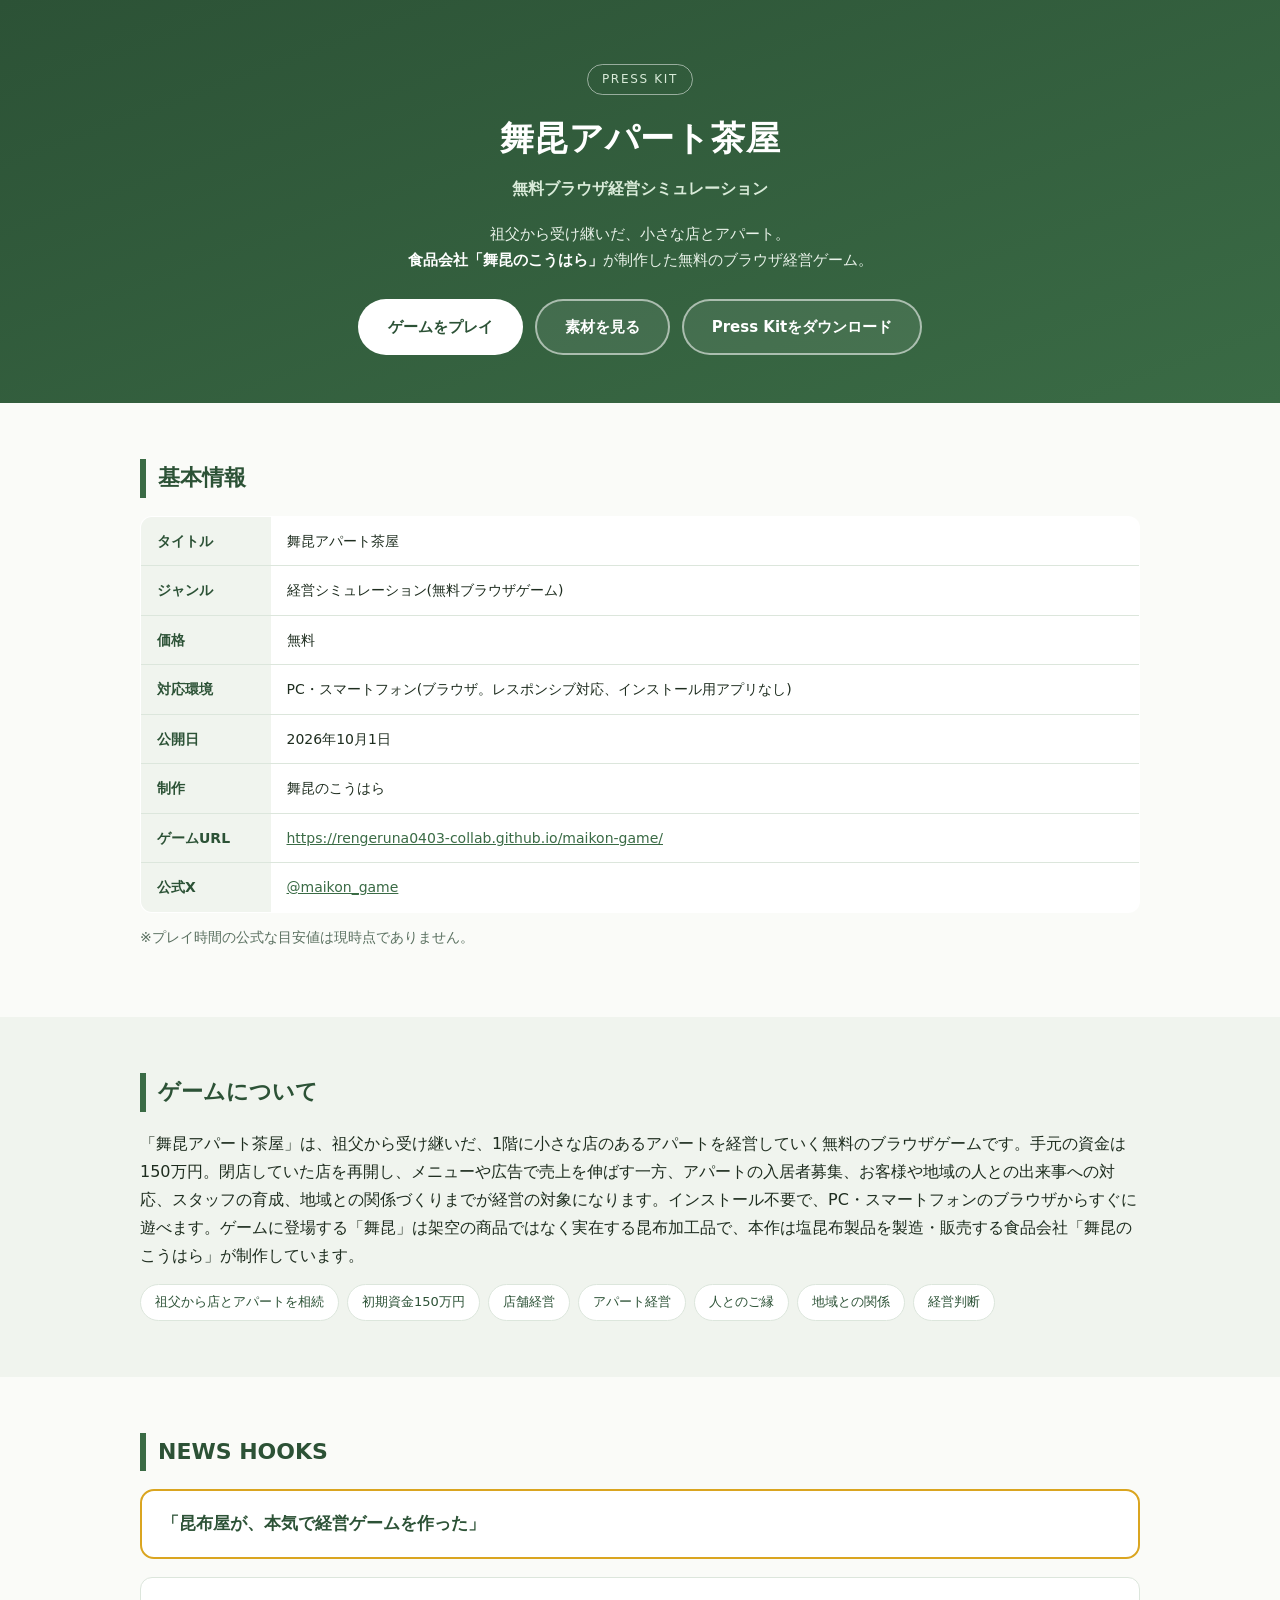
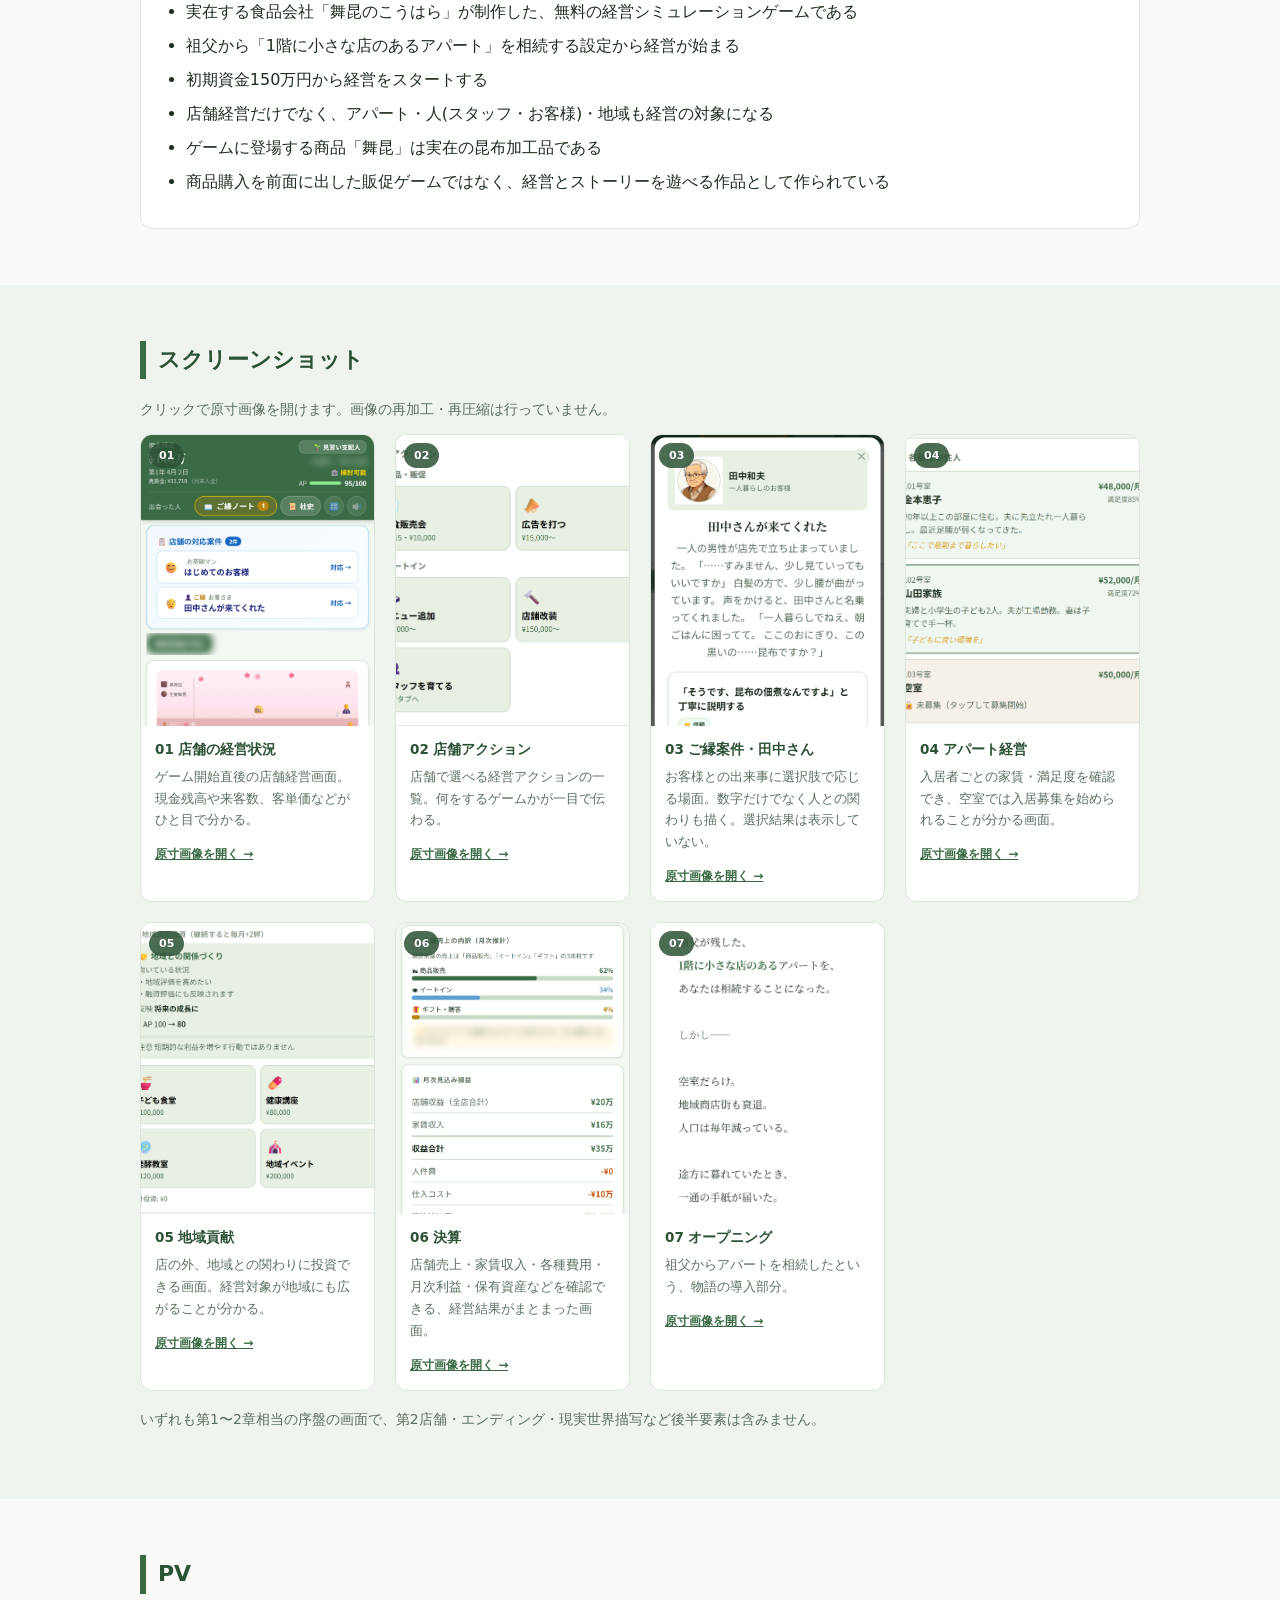
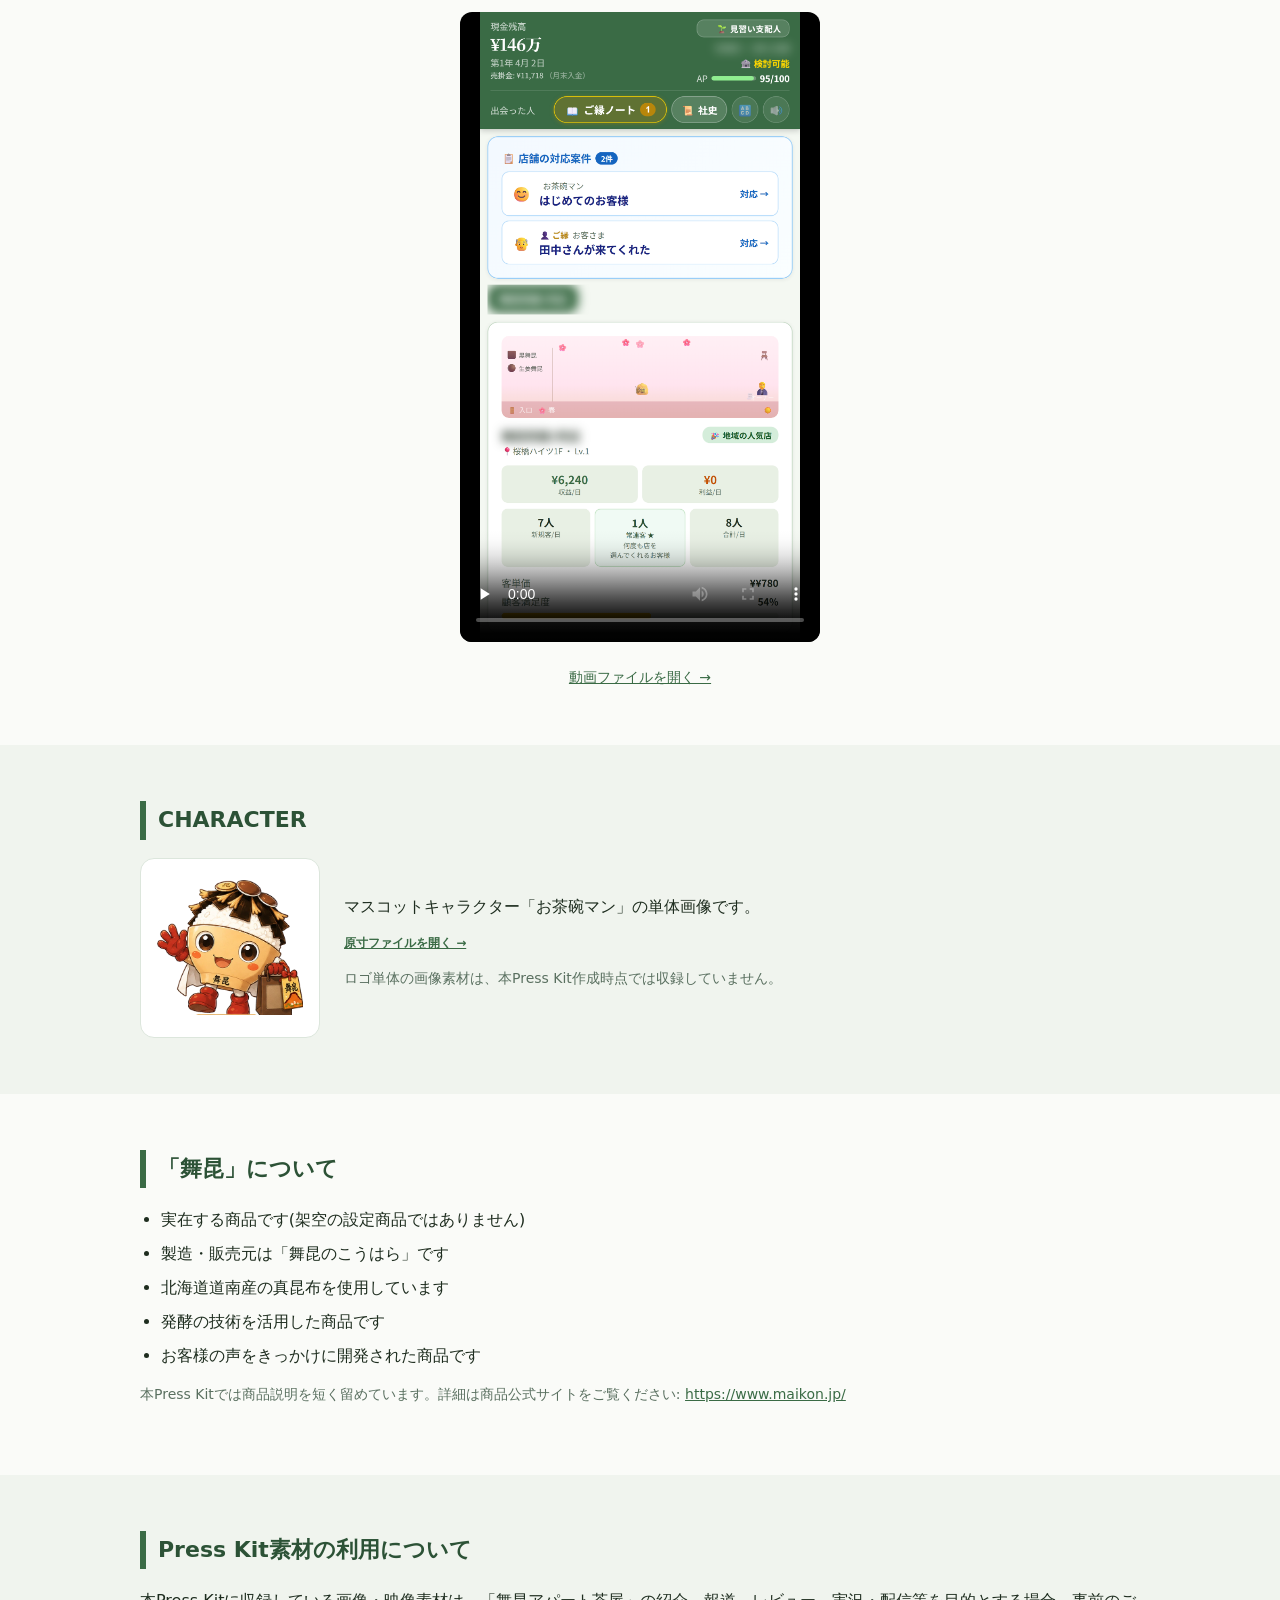
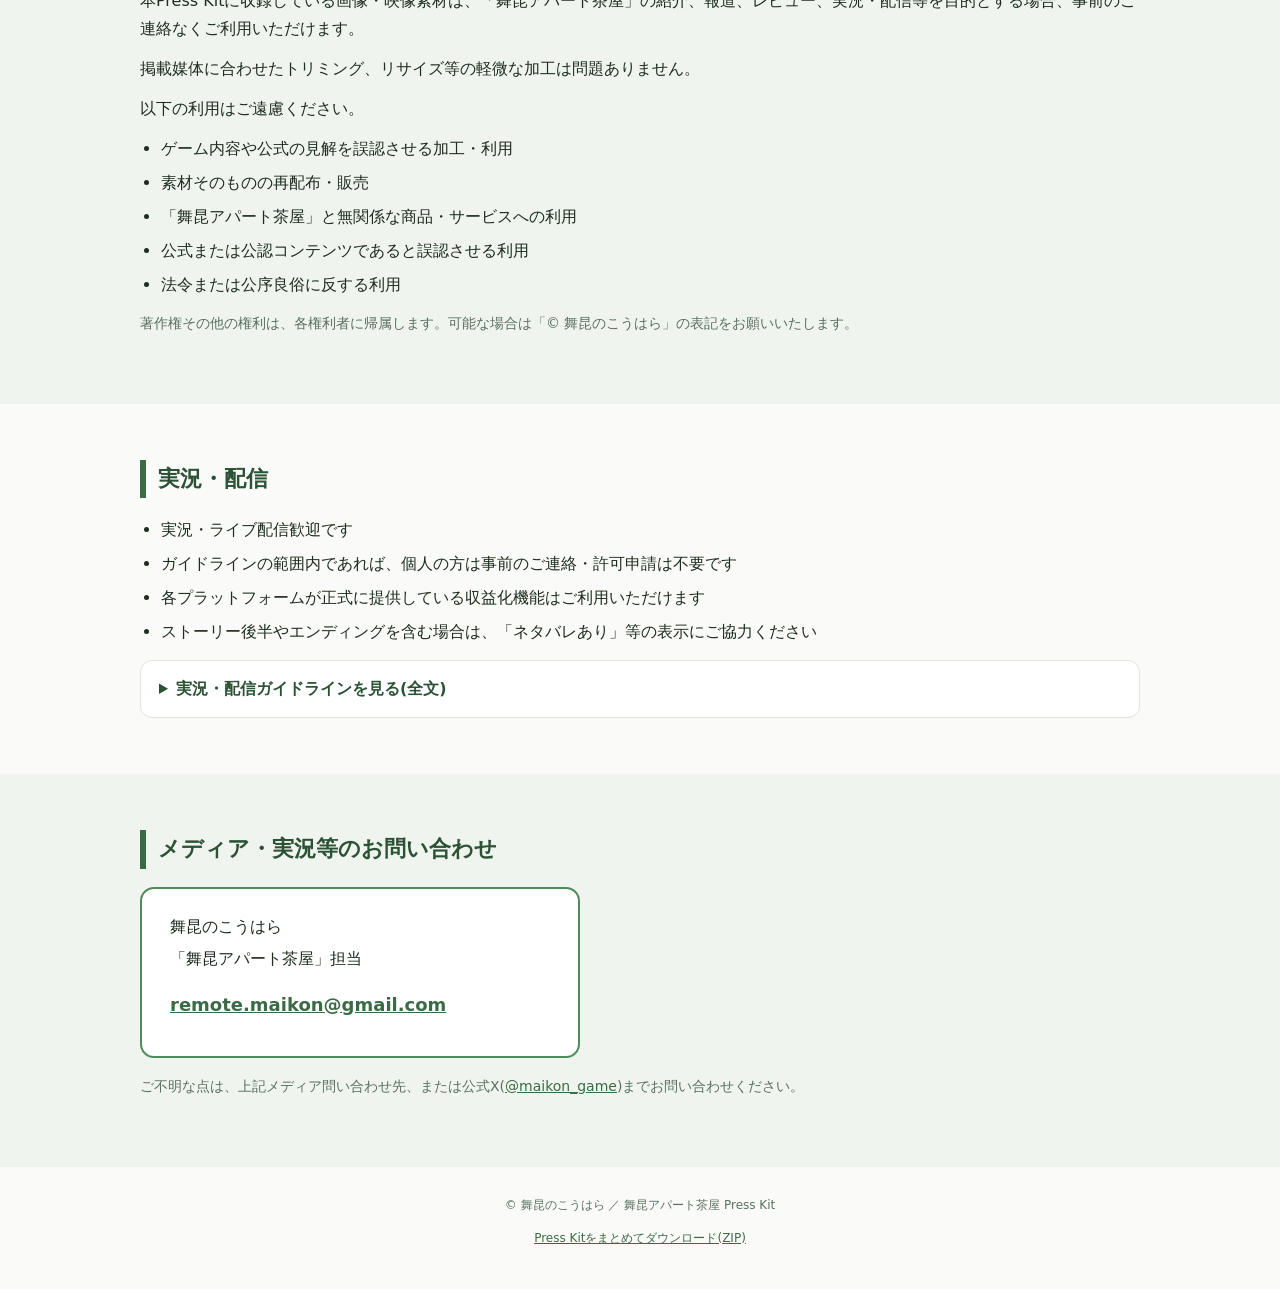
==== press-kit/index.html @ 383b38a7 "c" ====
<!DOCTYPE html>
<html lang="ja">
<head>
<meta charset="UTF-8">
<meta name="viewport" content="width=device-width, initial-scale=1.0">
<title>舞昆アパート茶屋 Press Kit</title>
<meta name="description" content="無料ブラウザ経営ゲーム「舞昆アパート茶屋」のメディア・実況者向けPress Kit">
<meta name="robots" content="index,follow">

<meta property="og:type" content="website">
<meta property="og:title" content="舞昆アパート茶屋 Press Kit">
<meta property="og:description" content="無料ブラウザ経営ゲーム「舞昆アパート茶屋」のメディア・実況者向けPress Kit">
<meta property="og:image" content="assets/character/ochawanman.webp">
<meta property="og:url" content="https://rengeruna0403-collab.github.io/maikon-game/press-kit/">
<meta name="twitter:card" content="summary">
<meta name="twitter:title" content="舞昆アパート茶屋 Press Kit">
<meta name="twitter:description" content="無料ブラウザ経営ゲーム「舞昆アパート茶屋」のメディア・実況者向けPress Kit">
<meta name="twitter:image" content="assets/character/ochawanman.webp">

<link rel="stylesheet" href="presskit.css">
</head>
<body>

<header class="hero">
  <div class="wrap">
    <span class="press-kit-tag">PRESS KIT</span>
    <h1>舞昆アパート茶屋</h1>
    <div class="genre">無料ブラウザ経営シミュレーション</div>
    <p class="lead">
      祖父から受け継いだ、小さな店とアパート。<br>
      <strong>食品会社「舞昆のこうはら」</strong>が制作した無料のブラウザ経営ゲーム。
    </p>
    <div class="btnrow">
      <a class="btn btn-primary" href="https://rengeruna0403-collab.github.io/maikon-game/" target="_blank" rel="noopener">ゲームをプレイ</a>
      <a class="btn btn-ghost" href="#screenshots">素材を見る</a>
      <a class="btn btn-ghost" href="maikon-apartment-chaya-press-kit.zip">Press Kitをダウンロード</a>
    </div>
  </div>
</header>

<section id="basics">
  <div class="wrap">
    <h2>基本情報</h2>
    <table class="facts">
      <tr><td>タイトル</td><td>舞昆アパート茶屋</td></tr>
      <tr><td>ジャンル</td><td>経営シミュレーション(無料ブラウザゲーム)</td></tr>
      <tr><td>価格</td><td>無料</td></tr>
      <tr><td>対応環境</td><td>PC・スマートフォン(ブラウザ。レスポンシブ対応、インストール用アプリなし)</td></tr>
      <tr><td>公開日</td><td>2026年10月1日</td></tr>
      <tr><td>制作</td><td>舞昆のこうはら</td></tr>
      <tr><td>ゲームURL</td><td><a href="https://rengeruna0403-collab.github.io/maikon-game/" target="_blank" rel="noopener">https://rengeruna0403-collab.github.io/maikon-game/</a></td></tr>
      <tr><td>公式X</td><td><a href="https://x.com/maikon_game" target="_blank" rel="noopener">@maikon_game</a></td></tr>
    </table>
    <p class="muted" style="margin-top:12px">※プレイ時間の公式な目安値は現時点でありません。</p>
  </div>
</section>

<section id="about">
  <div class="wrap">
    <h2>ゲームについて</h2>
    <p>
      「舞昆アパート茶屋」は、祖父から受け継いだ、1階に小さな店のあるアパートを経営していく無料のブラウザゲームです。手元の資金は150万円。閉店していた店を再開し、メニューや広告で売上を伸ばす一方、アパートの入居者募集、お客様や地域の人との出来事への対応、スタッフの育成、地域との関係づくりまでが経営の対象になります。インストール不要で、PC・スマートフォンのブラウザからすぐに遊べます。ゲームに登場する「舞昆」は架空の商品ではなく実在する昆布加工品で、本作は塩昆布製品を製造・販売する食品会社「舞昆のこうはら」が制作しています。
    </p>
    <div class="pillbox">
      <span class="pill">祖父から店とアパートを相続</span>
      <span class="pill">初期資金150万円</span>
      <span class="pill">店舗経営</span>
      <span class="pill">アパート経営</span>
      <span class="pill">人とのご縁</span>
      <span class="pill">地域との関係</span>
      <span class="pill">経営判断</span>
    </div>
  </div>
</section>

<section id="news-hooks">
  <div class="wrap">
    <h2>NEWS HOOKS</h2>
    <div class="hook-main">「昆布屋が、本気で経営ゲームを作った」</div>
    <div class="hook-list">
      <ul>
        <li>実在する食品会社「舞昆のこうはら」が制作した、無料の経営シミュレーションゲームである</li>
        <li>祖父から「1階に小さな店のあるアパート」を相続する設定から経営が始まる</li>
        <li>初期資金150万円から経営をスタートする</li>
        <li>店舗経営だけでなく、アパート・人(スタッフ・お客様)・地域も経営の対象になる</li>
        <li>ゲームに登場する商品「舞昆」は実在の昆布加工品である</li>
        <li>商品購入を前面に出した販促ゲームではなく、経営とストーリーを遊べる作品として作られている</li>
      </ul>
    </div>
  </div>
</section>

<section id="screenshots">
  <div class="wrap">
    <h2>スクリーンショット</h2>
    <p class="muted">クリックで原寸画像を開けます。画像の再加工・再圧縮は行っていません。</p>
    <div class="shot-grid">

      <div class="shot-card">
        <a class="shot-thumb" href="assets/screenshots/screenshot-01.png" target="_blank" rel="noopener">
          <span class="shot-num">01</span>
          <img src="assets/screenshots/screenshot-01.png" alt="店舗タブ。現金残高や来客数、客単価などが分かる店舗経営画面" loading="lazy">
        </a>
        <div class="shot-body">
          <div class="shot-ttl">01 店舗の経営状況</div>
          <div class="shot-cap">ゲーム開始直後の店舗経営画面。現金残高や来客数、客単価などがひと目で分かる。</div>
          <a class="shot-link" href="assets/screenshots/screenshot-01.png" target="_blank" rel="noopener">原寸画像を開く →</a>
        </div>
      </div>

      <div class="shot-card">
        <a class="shot-thumb" href="assets/screenshots/screenshot-02.png" target="_blank" rel="noopener">
          <span class="shot-num">02</span>
          <img src="assets/screenshots/screenshot-02.png" alt="店舗の「アクション」メニュー" loading="lazy">
        </a>
        <div class="shot-body">
          <div class="shot-ttl">02 店舗アクション</div>
          <div class="shot-cap">店舗で選べる経営アクションの一覧。何をするゲームかが一目で伝わる。</div>
          <a class="shot-link" href="assets/screenshots/screenshot-02.png" target="_blank" rel="noopener">原寸画像を開く →</a>
        </div>
      </div>

      <div class="shot-card">
        <a class="shot-thumb" href="assets/screenshots/screenshot-03.png" target="_blank" rel="noopener">
          <span class="shot-num">03</span>
          <img src="assets/screenshots/screenshot-03.png" alt="ご縁案件「田中さんが来てくれた」の実画面" loading="lazy">
        </a>
        <div class="shot-body">
          <div class="shot-ttl">03 ご縁案件・田中さん</div>
          <div class="shot-cap">お客様との出来事に選択肢で応じる場面。数字だけでなく人との関わりも描く。選択結果は表示していない。</div>
          <a class="shot-link" href="assets/screenshots/screenshot-03.png" target="_blank" rel="noopener">原寸画像を開く →</a>
        </div>
      </div>

      <div class="shot-card">
        <a class="shot-thumb" href="assets/screenshots/screenshot-04.png" target="_blank" rel="noopener">
          <span class="shot-num">04</span>
          <img src="assets/screenshots/screenshot-04.png" alt="物件タブ「各部屋の住人」。アパート経営画面" loading="lazy">
        </a>
        <div class="shot-body">
          <div class="shot-ttl">04 アパート経営</div>
          <div class="shot-cap">入居者ごとの家賃・満足度を確認でき、空室では入居募集を始められることが分かる画面。</div>
          <a class="shot-link" href="assets/screenshots/screenshot-04.png" target="_blank" rel="noopener">原寸画像を開く →</a>
        </div>
      </div>

      <div class="shot-card">
        <a class="shot-thumb" href="assets/screenshots/screenshot-05.png" target="_blank" rel="noopener">
          <span class="shot-num">05</span>
          <img src="assets/screenshots/screenshot-05.png" alt="地域タブの「地域貢献投資」" loading="lazy">
        </a>
        <div class="shot-body">
          <div class="shot-ttl">05 地域貢献</div>
          <div class="shot-cap">店の外、地域との関わりに投資できる画面。経営対象が地域にも広がることが分かる。</div>
          <a class="shot-link" href="assets/screenshots/screenshot-05.png" target="_blank" rel="noopener">原寸画像を開く →</a>
        </div>
      </div>

      <div class="shot-card">
        <a class="shot-thumb" href="assets/screenshots/screenshot-06.png" target="_blank" rel="noopener">
          <span class="shot-num">06</span>
          <img src="assets/screenshots/screenshot-06.png" alt="決算タブ。店舗売上の内訳・月次見込み損益・保有資産" loading="lazy">
        </a>
        <div class="shot-body">
          <div class="shot-ttl">06 決算</div>
          <div class="shot-cap">店舗売上・家賃収入・各種費用・月次利益・保有資産などを確認できる、経営結果がまとまった画面。</div>
          <a class="shot-link" href="assets/screenshots/screenshot-06.png" target="_blank" rel="noopener">原寸画像を開く →</a>
        </div>
      </div>

      <div class="shot-card">
        <a class="shot-thumb" href="assets/screenshots/screenshot-07.png" target="_blank" rel="noopener">
          <span class="shot-num">07</span>
          <img src="assets/screenshots/screenshot-07.png" alt="オープニングのストーリー導入テキスト" loading="lazy">
        </a>
        <div class="shot-body">
          <div class="shot-ttl">07 オープニング</div>
          <div class="shot-cap">祖父からアパートを相続したという、物語の導入部分。</div>
          <a class="shot-link" href="assets/screenshots/screenshot-07.png" target="_blank" rel="noopener">原寸画像を開く →</a>
        </div>
      </div>

    </div>
    <p class="muted" style="margin-top:16px">いずれも第1〜2章相当の序盤の画面で、第2店舗・エンディング・現実世界描写など後半要素は含みません。</p>
  </div>
</section>

<section id="pv">
  <div class="wrap">
    <h2>PV</h2>
    <div class="pv-wrap">
      <video controls preload="none" poster="assets/screenshots/screenshot-01.png">
        <source src="assets/video/maikon-apartment-chaya-pv.mp4" type="video/mp4">
        お使いのブラウザは動画再生に対応していません。下記リンクから直接ご覧ください。
      </video>
      <div class="pv-links">
        <a href="assets/video/maikon-apartment-chaya-pv.mp4" target="_blank" rel="noopener">動画ファイルを開く →</a>
      </div>
    </div>
  </div>
</section>

<section id="character">
  <div class="wrap">
    <h2>CHARACTER</h2>
    <div class="char-row">
      <div class="char-img"><img src="assets/character/ochawanman.webp" alt="マスコットキャラクター お茶碗マン"></div>
      <div>
        <p>マスコットキャラクター「お茶碗マン」の単体画像です。</p>
        <p class="shot-link"><a href="assets/character/ochawanman.webp" target="_blank" rel="noopener">原寸ファイルを開く →</a></p>
        <p class="muted">ロゴ単体の画像素材は、本Press Kit作成時点では収録していません。</p>
      </div>
    </div>
  </div>
</section>

<section id="about-maikon">
  <div class="wrap">
    <h2>「舞昆」について</h2>
    <ul>
      <li>実在する商品です(架空の設定商品ではありません)</li>
      <li>製造・販売元は「舞昆のこうはら」です</li>
      <li>北海道道南産の真昆布を使用しています</li>
      <li>発酵の技術を活用した商品です</li>
      <li>お客様の声をきっかけに開発された商品です</li>
    </ul>
    <p class="muted">本Press Kitでは商品説明を短く留めています。詳細は商品公式サイトをご覧ください: <a href="https://www.maikon.jp/" target="_blank" rel="noopener">https://www.maikon.jp/</a></p>
  </div>
</section>

<section id="usage">
  <div class="wrap">
    <h2>Press Kit素材の利用について</h2>
    <p>本Press Kitに収録している画像・映像素材は、「舞昆アパート茶屋」の紹介、報道、レビュー、実況・配信等を目的とする場合、事前のご連絡なくご利用いただけます。</p>
    <p>掲載媒体に合わせたトリミング、リサイズ等の軽微な加工は問題ありません。</p>
    <p>以下の利用はご遠慮ください。</p>
    <ul>
      <li>ゲーム内容や公式の見解を誤認させる加工・利用</li>
      <li>素材そのものの再配布・販売</li>
      <li>「舞昆アパート茶屋」と無関係な商品・サービスへの利用</li>
      <li>公式または公認コンテンツであると誤認させる利用</li>
      <li>法令または公序良俗に反する利用</li>
    </ul>
    <p class="muted">著作権その他の権利は、各権利者に帰属します。可能な場合は「© 舞昆のこうはら」の表記をお願いいたします。</p>
  </div>
</section>

<section id="streaming">
  <div class="wrap">
    <h2>実況・配信</h2>
    <ul>
      <li>実況・ライブ配信歓迎です</li>
      <li>ガイドラインの範囲内であれば、個人の方は事前のご連絡・許可申請は不要です</li>
      <li>各プラットフォームが正式に提供している収益化機能はご利用いただけます</li>
      <li>ストーリー後半やエンディングを含む場合は、「ネタバレあり」等の表示にご協力ください</li>
    </ul>

    <details>
      <summary>実況・配信ガイドラインを見る(全文)</summary>

      <h3>「舞昆アパート茶屋」実況・配信ガイドライン</h3>
      <p>「舞昆アパート茶屋」は、ゲーム実況、ライブ配信、プレイ動画、レビュー動画、スクリーンショットの投稿を歓迎しています。</p>
      <p>以下の範囲であれば、個人の方は事前のご連絡・許可申請は必要ありません。</p>

      <h3>【できること】</h3>
      <ul>
        <li>YouTube、Twitch、ニコニコ動画、SNS等での実況・ライブ配信</li>
        <li>プレイ動画・レビュー動画の投稿</li>
        <li>ゲーム画面のスクリーンショット投稿</li>
        <li>動画・配信用サムネイルへのゲーム画面の使用</li>
        <li>各プラットフォームが正式に提供している機能による収益化</li>
      </ul>

      <h3>【お願い】</h3>
      <ul>
        <li>動画・配信のタイトルまたは概要欄など、分かりやすい場所に「舞昆アパート茶屋」と記載してください</li>
        <li>ストーリー後半やエンディングを含む場合は、「ネタバレあり」等の表示にご協力ください</li>
        <li>可能であればゲームURLをご紹介いただけると嬉しいです</li>
      </ul>

      <h3>【ご遠慮ください】</h3>
      <ul>
        <li>ゲームの映像・画像・音声等を、実況やレビュー等の独自要素なくそのまま転載すること</li>
        <li>ゲーム内素材の抜き出し・再配布</li>
        <li>ゲームデータを不正に改変した状態での配信</li>
        <li>公式または公認の配信・動画であると誤認させる表現</li>
        <li>法令または公序良俗に反する内容</li>
        <li>第三者の権利を侵害する利用</li>
      </ul>

      <h3>【法人・メディアの方】</h3>
      <p>報道、紹介、レビュー等についてはPress Kitをご利用いただけます。</p>
      <p>広告・タイアップなど、通常のゲーム紹介を超える商用利用については、下記の問い合わせ先までお問い合わせください。</p>

      <h3>【ガイドラインについて】</h3>
      <p>本ガイドラインは、必要に応じて内容を変更する場合があります。</p>
    </details>
  </div>
</section>

<section id="contact">
  <div class="wrap">
    <h2>メディア・実況等のお問い合わせ</h2>
    <div class="contact-card">
      <p style="margin-bottom:4px">舞昆のこうはら</p>
      <p style="margin-bottom:16px">「舞昆アパート茶屋」担当</p>
      <p class="mail"><a href="mailto:remote.maikon@gmail.com">remote.maikon@gmail.com</a></p>
    </div>
    <p class="muted" style="margin-top:16px">ご不明な点は、上記メディア問い合わせ先、または公式X(<a href="https://x.com/maikon_game" target="_blank" rel="noopener">@maikon_game</a>)までお問い合わせください。</p>
  </div>
</section>

<footer>
  <div class="wrap">
    <p>© 舞昆のこうはら ／ 舞昆アパート茶屋 Press Kit</p>
    <p><a href="maikon-apartment-chaya-press-kit.zip">Press Kitをまとめてダウンロード(ZIP)</a></p>
  </div>
</footer>

</body>
</html>
---- press-kit/presskit.css ----
:root{
  --gr:#3A6B45;--gr2:#4E8C5C;--gr3:#2C5236;
  --bg:#FAFBF8;--bg2:#F0F4EE;
  --card:#fff;--text:#1E2D1F;--muted:#5A7060;--border:#DCE6DC;
  --gold:#B8860B;--gold2:#DAA520;
  --maxw:1040px;
}
*{box-sizing:border-box}
html{scroll-behavior:smooth}
body{
  margin:0;background:var(--bg);color:var(--text);
  font-family:'Hiragino Sans','Noto Sans JP','Yu Gothic',system-ui,sans-serif;
  line-height:1.75;overflow-x:hidden;
}
img{max-width:100%;display:block}
a{color:var(--gr)}
.wrap{max-width:var(--maxw);margin:0 auto;padding:0 20px}
section{padding:56px 0}
section:nth-of-type(even){background:var(--bg2)}
h2{font-size:22px;font-weight:800;color:var(--gr3);margin:0 0 18px;border-left:6px solid var(--gr);padding-left:12px}
h3{font-size:16px;font-weight:700;color:var(--gr3);margin:20px 0 8px}
p{margin:0 0 12px}
ul{margin:0 0 12px;padding-left:1.3em}
li{margin-bottom:6px}
.muted{color:var(--muted);font-size:14px}
.note{background:#FFF8E1;border:1px solid #F0DFA0;border-radius:10px;padding:12px 16px;font-size:14px;color:#6b5510;margin:12px 0}

/* HERO */
.hero{
  background:linear-gradient(160deg,var(--gr3),var(--gr));
  color:#fff;padding:64px 0 48px;text-align:center;
}
.hero h1{font-size:34px;font-weight:800;margin:0 0 6px;letter-spacing:.02em}
.hero .genre{font-size:16px;font-weight:700;color:#D9EBD9;margin-bottom:18px}
.hero .lead{max-width:640px;margin:0 auto 26px;font-size:15px;color:#EAF3EA}
.hero .lead strong{color:#fff}
.btnrow{display:flex;gap:12px;justify-content:center;flex-wrap:wrap}
.btn{
  display:inline-block;padding:13px 28px;border-radius:99px;font-weight:700;
  text-decoration:none;font-size:15px;border:2px solid transparent;
}
.btn-primary{background:#fff;color:var(--gr3)}
.btn-ghost{background:rgba(255,255,255,.08);color:#fff;border-color:rgba(255,255,255,.55)}
.press-kit-tag{
  display:inline-block;margin-bottom:14px;font-size:12px;letter-spacing:.14em;
  color:#D9EBD9;border:1px solid rgba(255,255,255,.5);border-radius:99px;padding:4px 14px;
}

/* FACT TABLE */
table.facts{width:100%;border-collapse:collapse;background:var(--card);border-radius:12px;overflow:hidden;border:1px solid var(--border)}
table.facts tr:not(:last-child) td{border-bottom:1px solid var(--border)}
table.facts td{padding:12px 16px;font-size:14px;vertical-align:top}
table.facts td:first-child{width:130px;font-weight:700;color:var(--gr3);background:var(--bg2)}
.pillbox{display:flex;flex-wrap:wrap;gap:8px;margin-top:14px}
.pill{background:var(--card);border:1px solid var(--border);border-radius:99px;padding:6px 14px;font-size:13px;color:var(--gr3)}

/* NEWS HOOKS */
.hook-main{
  background:var(--card);border:2px solid var(--gold2);border-radius:14px;
  padding:18px 20px;font-size:17px;font-weight:800;color:var(--gr3);margin-bottom:18px;
}
.hook-list{background:var(--card);border:1px solid var(--border);border-radius:12px;padding:20px 24px}

/* SCREENSHOTS */
.shot-grid{
  display:grid;grid-template-columns:repeat(auto-fill,minmax(220px,1fr));gap:20px;
}
.shot-card{background:var(--card);border:1px solid var(--border);border-radius:12px;overflow:hidden}
.shot-thumb{display:block;aspect-ratio:4/5;background:#eef3ee;overflow:hidden;position:relative}
.shot-thumb img{width:100%;height:100%;object-fit:cover;object-position:top}
.shot-num{
  position:absolute;top:8px;left:8px;background:rgba(44,82,54,.85);color:#fff;
  font-size:11px;font-weight:700;border-radius:99px;padding:3px 10px;
}
.shot-body{padding:12px 14px}
.shot-ttl{font-weight:700;font-size:13.5px;margin-bottom:4px;color:var(--gr3)}
.shot-cap{font-size:12.5px;color:var(--muted);margin-bottom:8px}
.shot-link{font-size:12px;font-weight:700}

/* PV */
video{width:100%;border-radius:12px;background:#000;max-height:70vh}
.pv-wrap{max-width:360px;margin:0 auto}
.pv-links{display:flex;gap:14px;justify-content:center;margin-top:14px;flex-wrap:wrap;font-size:14px}

/* CHARACTER */
.char-row{display:flex;gap:24px;align-items:center;flex-wrap:wrap}
.char-img{width:180px;height:180px;background:var(--card);border:1px solid var(--border);border-radius:14px;display:flex;align-items:center;justify-content:center;padding:12px}
.char-img img{max-width:100%;max-height:100%}

/* DETAILS */
details{background:var(--card);border:1px solid var(--border);border-radius:12px;padding:14px 18px;margin-top:14px}
summary{cursor:pointer;font-weight:700;color:var(--gr3)}
details[open] summary{margin-bottom:10px}

/* CONTACT */
.contact-card{background:var(--card);border:2px solid var(--gr2);border-radius:14px;padding:24px 28px;max-width:440px}
.contact-card .mail{font-size:18px;font-weight:800;color:var(--gr3)}

footer{padding:28px 0;text-align:center;font-size:12px;color:var(--muted)}

@media (max-width:600px){
  .hero h1{font-size:26px}
  section{padding:40px 0}
  .wrap{padding:0 16px}
}
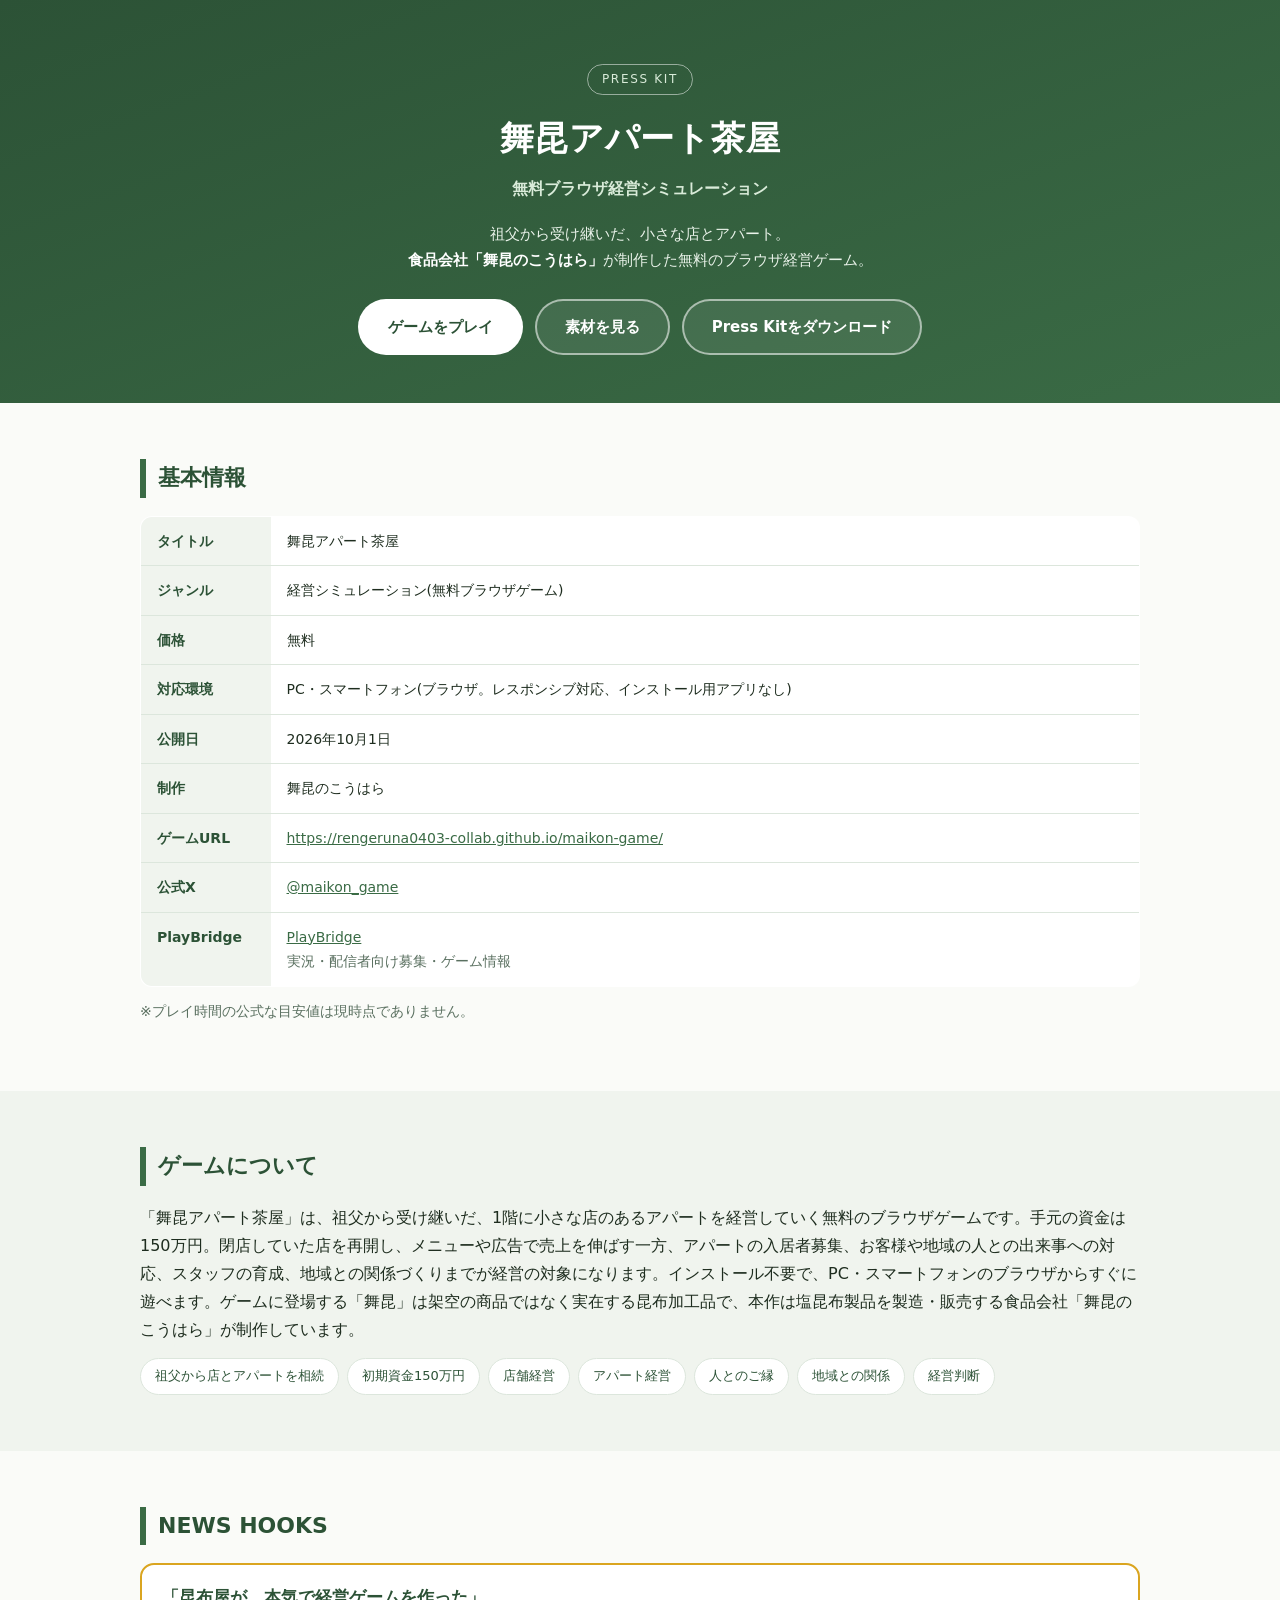
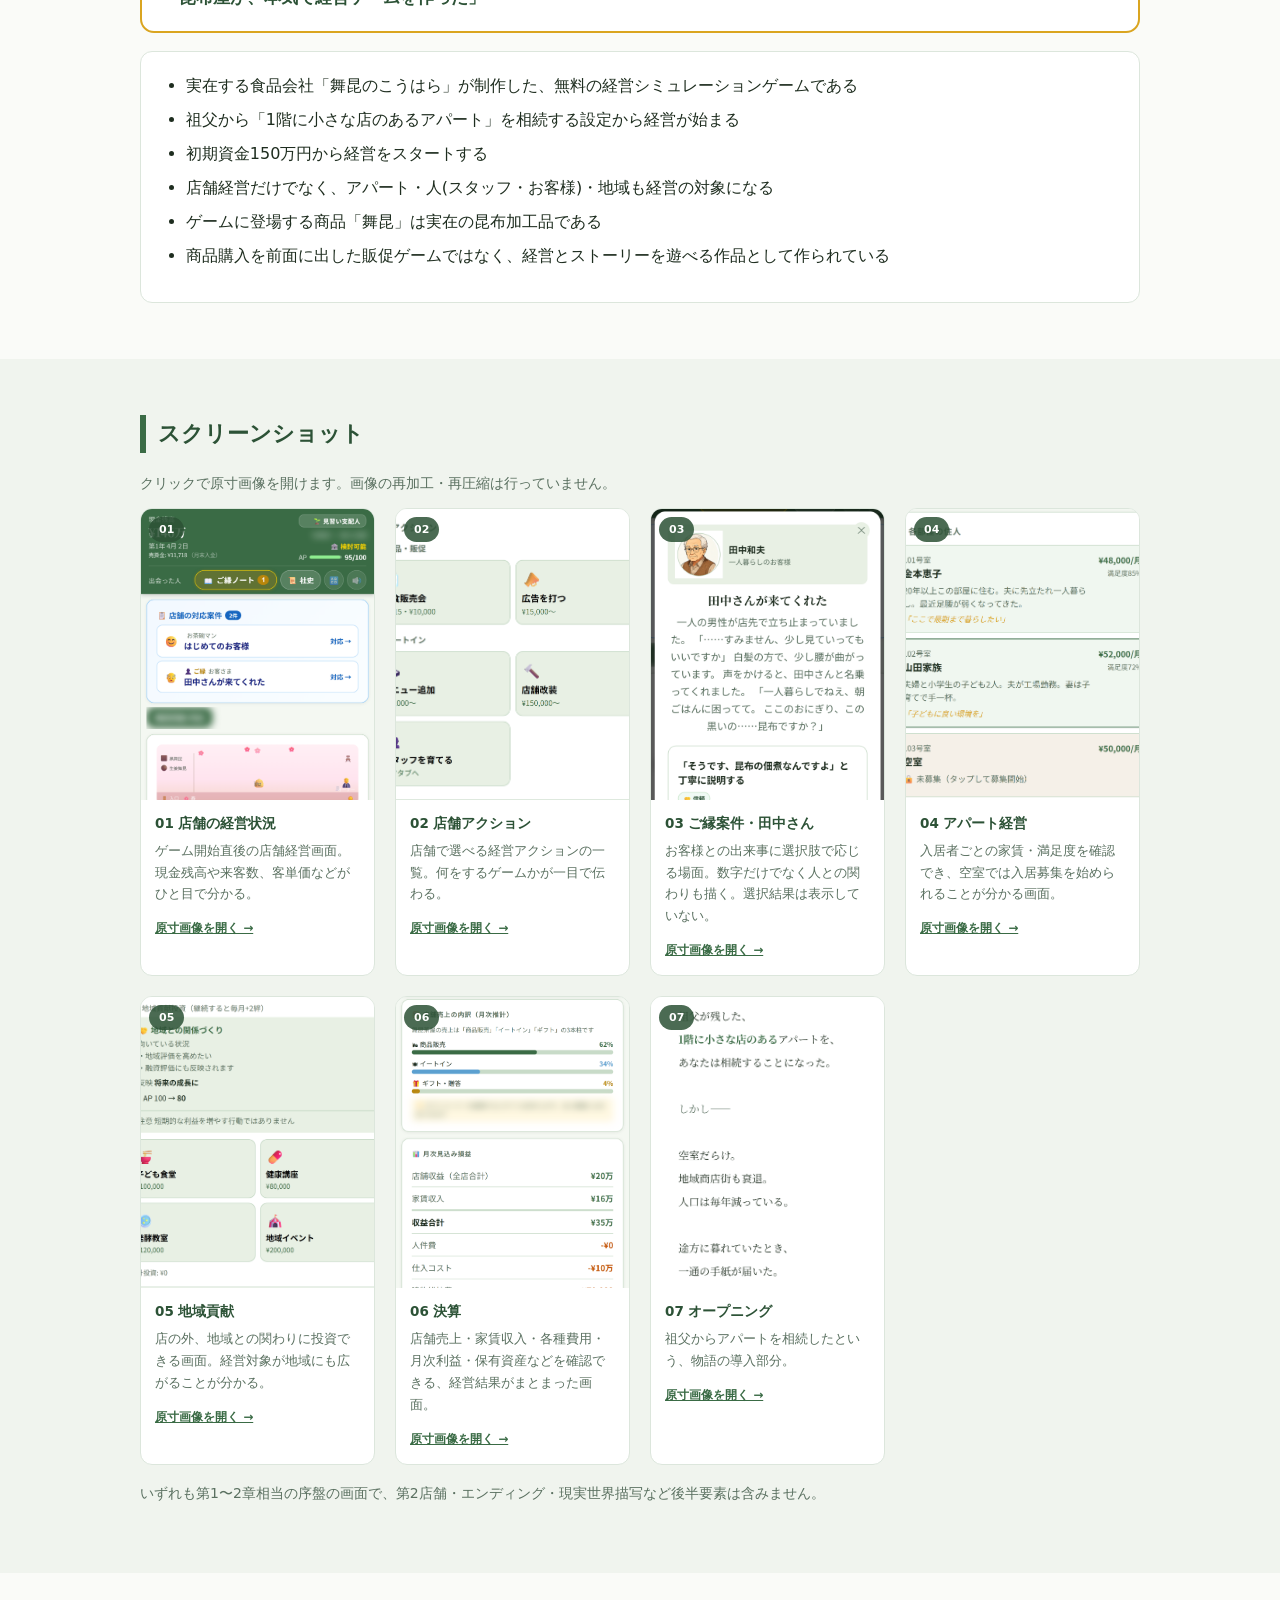
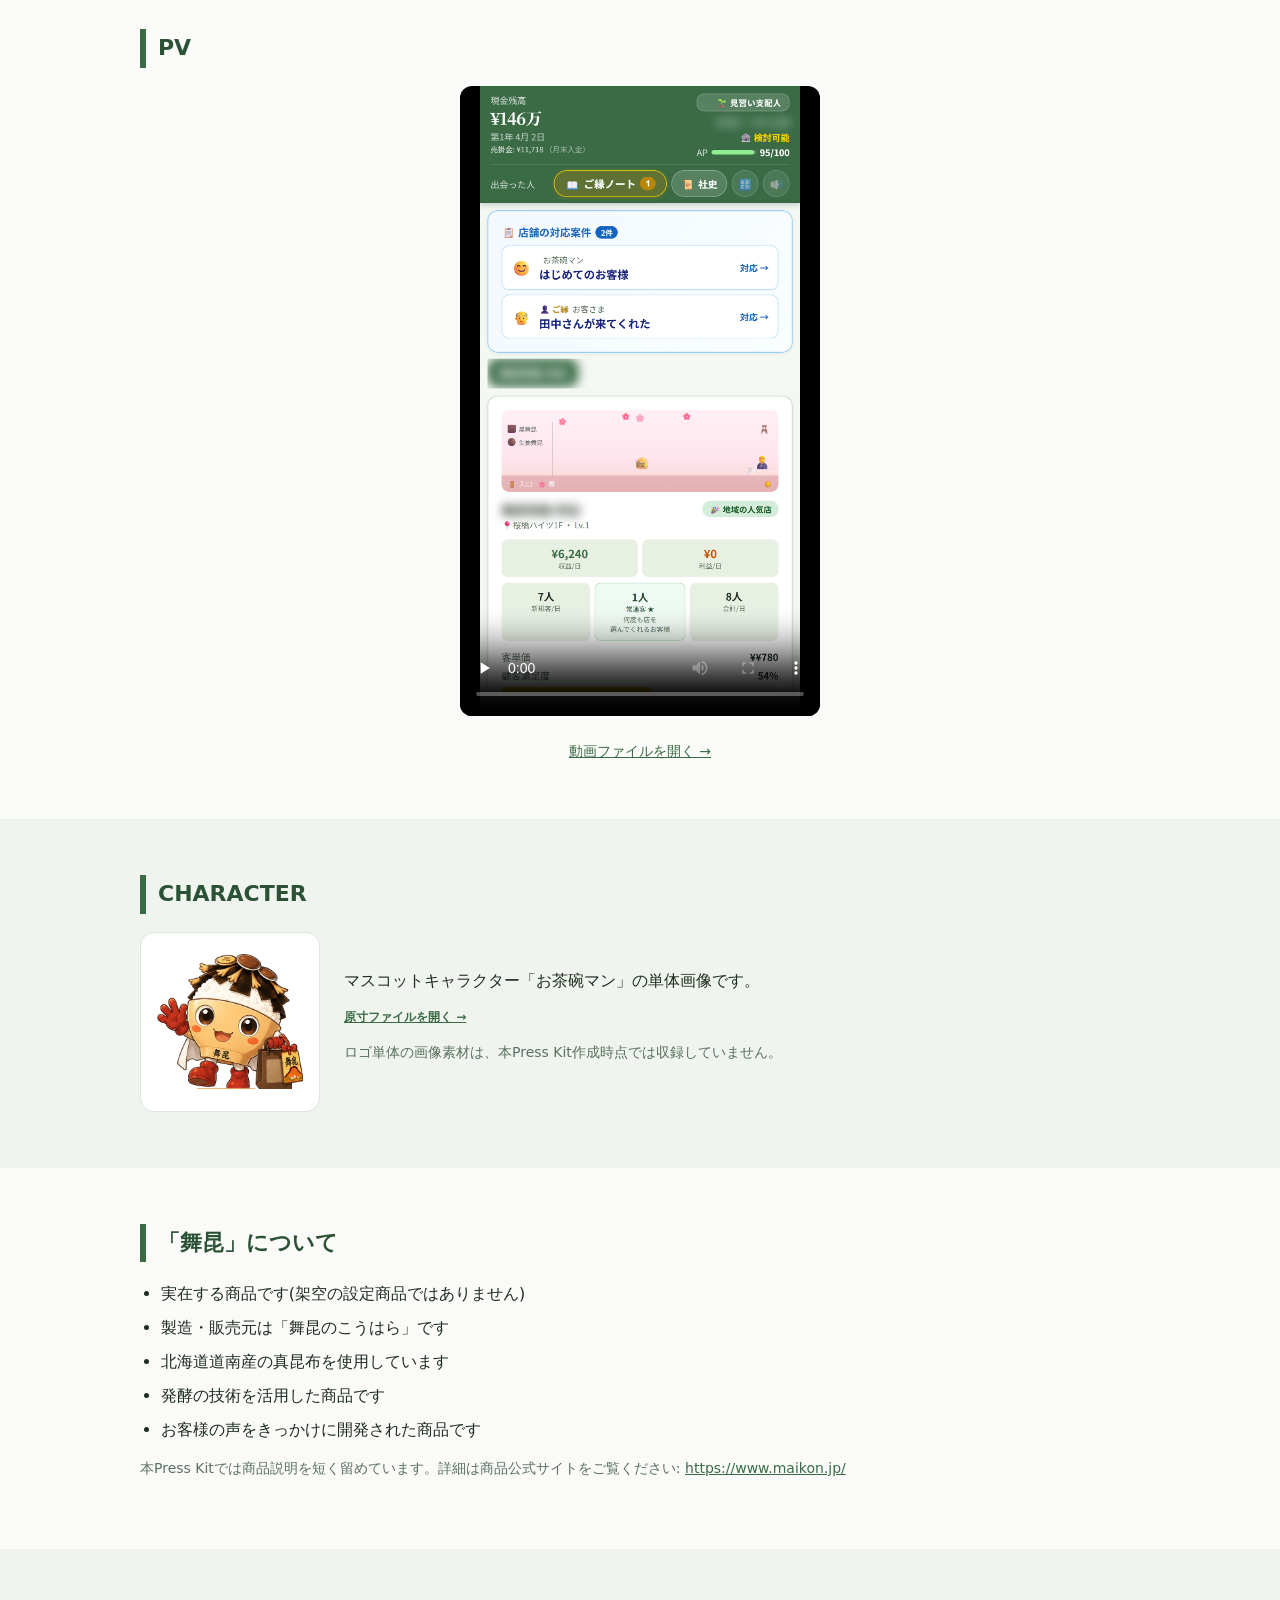
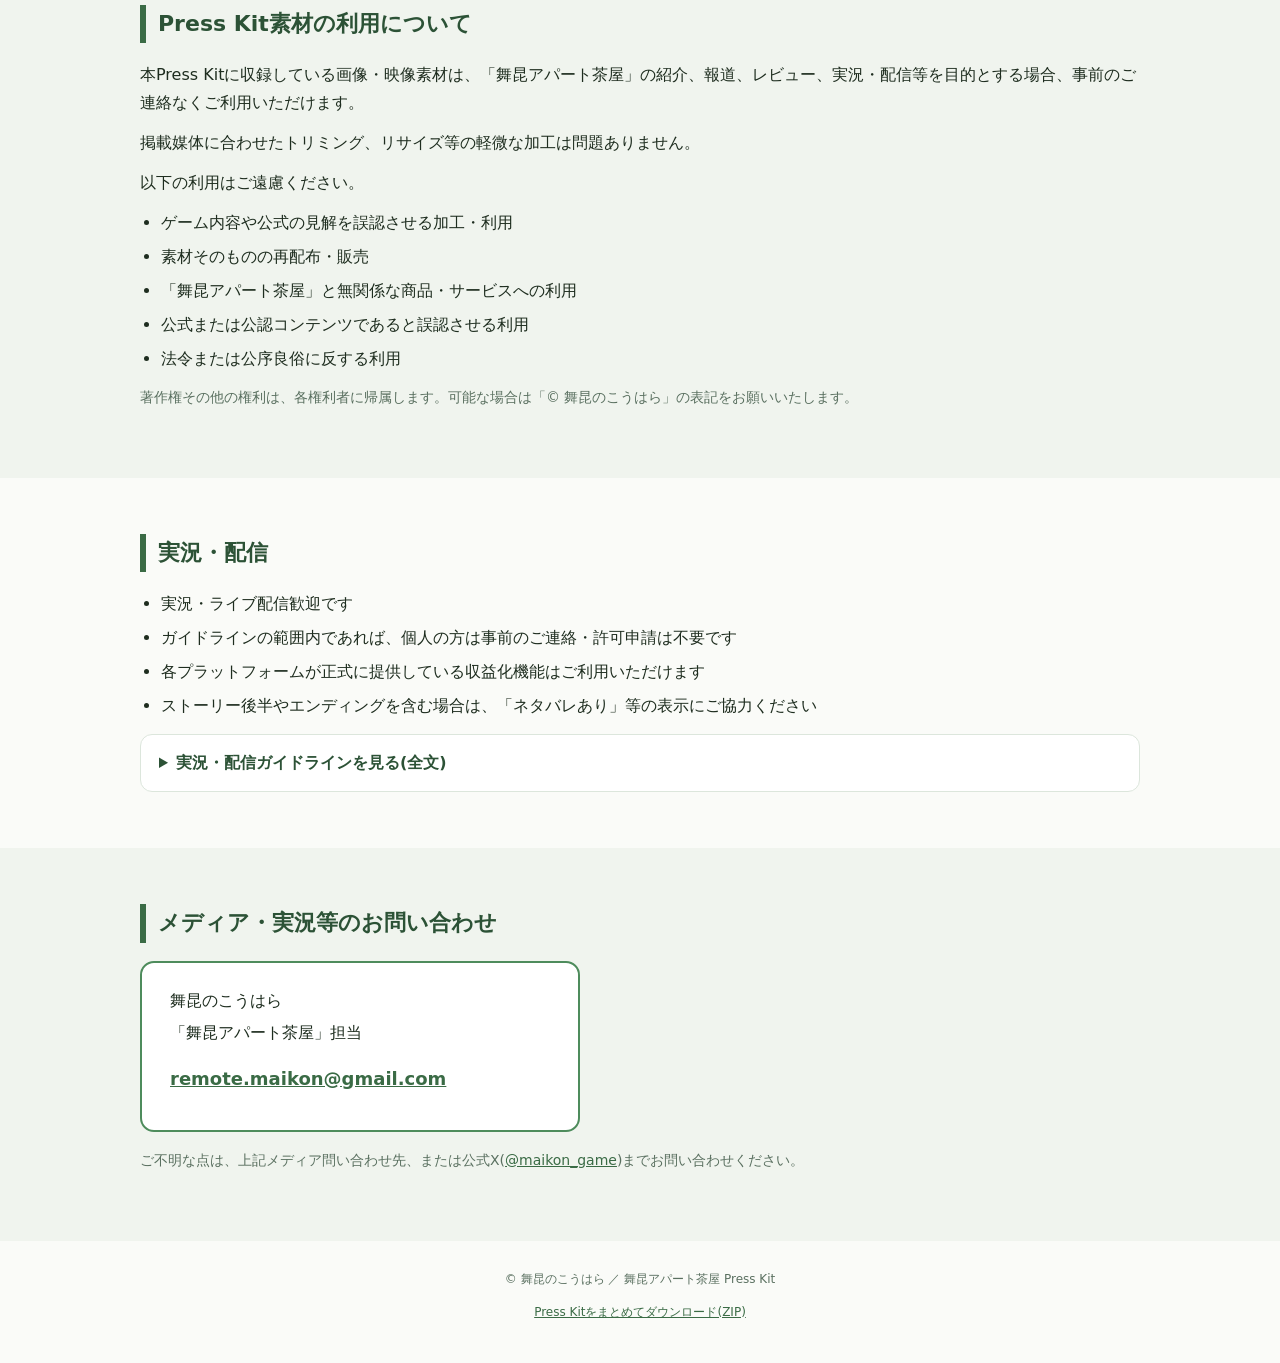
==== commit 5c62002a: "Add PlayBridge link to press kit Co-Authored-By: Claude Sonnet 5.5 <noreply@anthropic.com>" ====
--- a/press-kit/index.html
+++ b/press-kit/index.html
@@ -50,6 +50,7 @@
       <tr><td>制作</td><td>舞昆のこうはら</td></tr>
       <tr><td>ゲームURL</td><td><a href="https://rengeruna0403-collab.github.io/maikon-game/" target="_blank" rel="noopener">https://rengeruna0403-collab.github.io/maikon-game/</a></td></tr>
       <tr><td>公式X</td><td><a href="https://x.com/maikon_game" target="_blank" rel="noopener">@maikon_game</a></td></tr>
+      <tr><td>PlayBridge</td><td><a href="https://playbridge.jp/developers/dev_x16g1l69" target="_blank" rel="noopener">PlayBridge</a><br><span class="muted">実況・配信者向け募集・ゲーム情報</span></td></tr>
     </table>
     <p class="muted" style="margin-top:12px">※プレイ時間の公式な目安値は現時点でありません。</p>
   </div>
